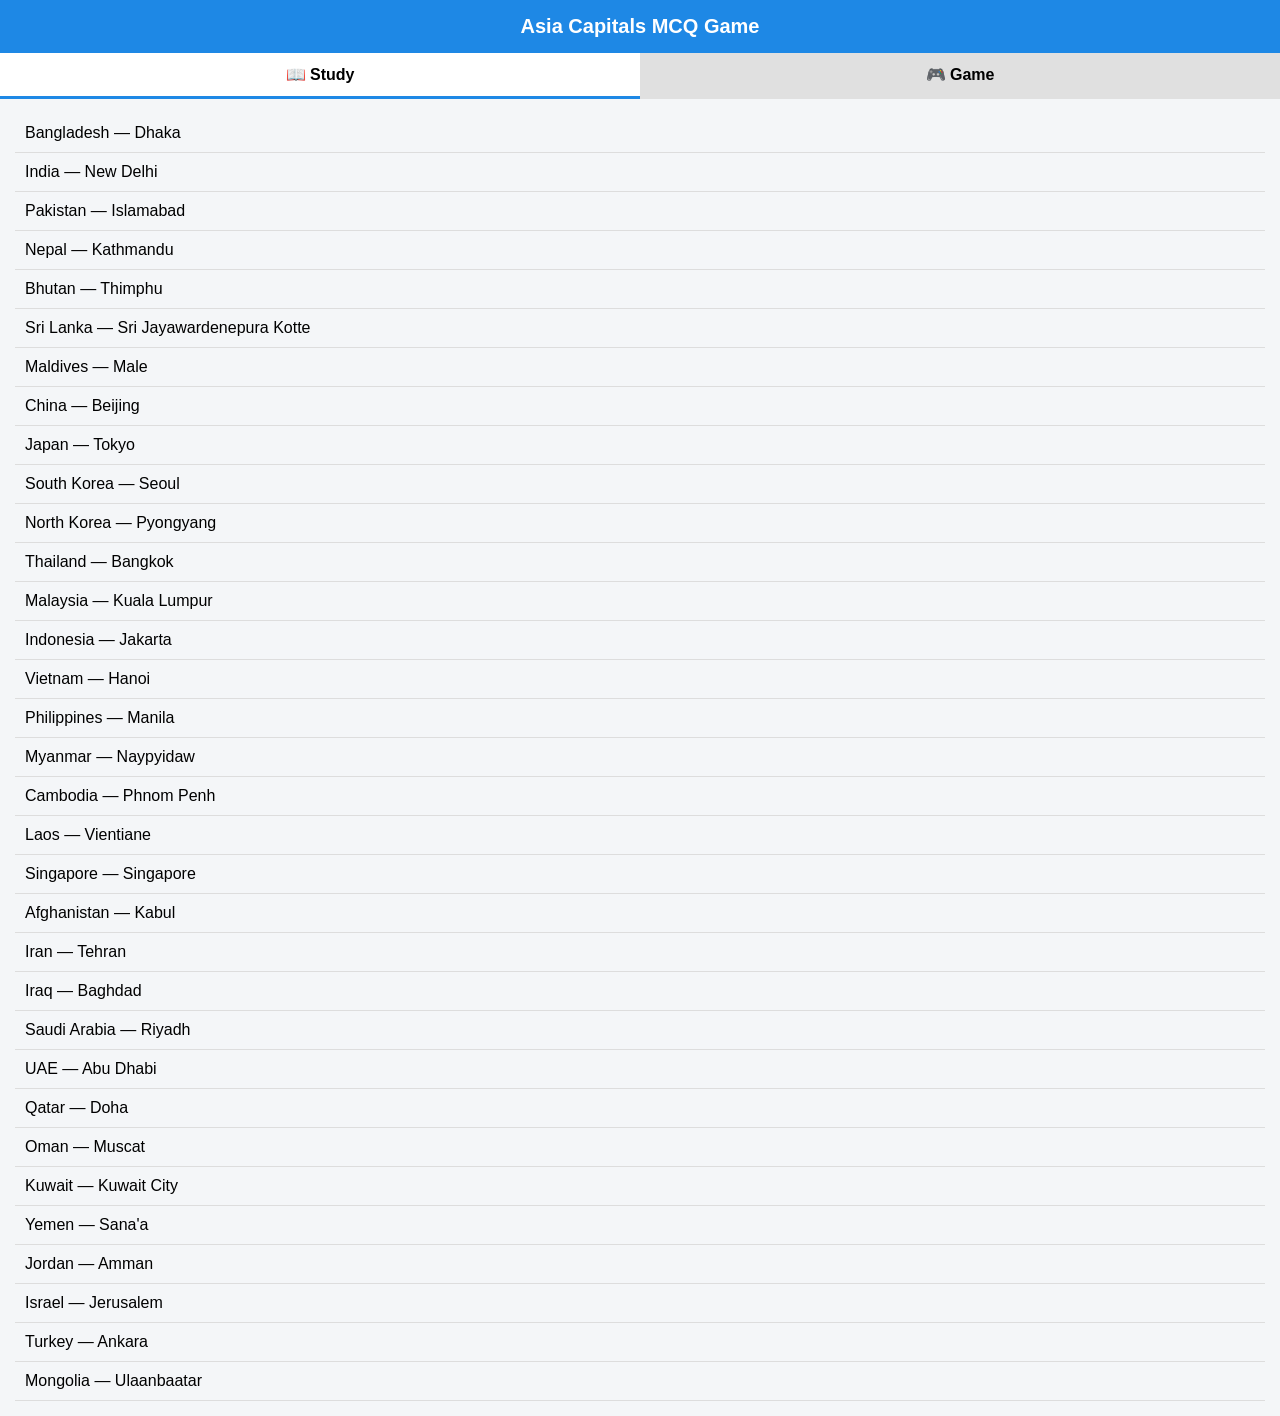
==== index.html @ e2c0274d "Create index.html" ====
<!DOCTYPE html>
<html lang="en">
<head>
<meta charset="UTF-8">
<meta name="viewport" content="width=device-width, initial-scale=1.0">
<title>Asia Capitals MCQ</title>
<style>
body {
    font-family: Arial, sans-serif;
    margin: 0;
    background: #f4f6f8;
}

header {
    text-align: center;
    padding: 15px;
    background: #1e88e5;
    color: white;
    font-size: 20px;
    font-weight: bold;
}

.tabs {
    display: flex;
}

.tab {
    flex: 1;
    padding: 12px;
    text-align: center;
    cursor: pointer;
    background: #e0e0e0;
    font-weight: bold;
}

.tab.active {
    background: white;
    border-bottom: 3px solid #1e88e5;
}

.container {
    padding: 15px;
}

.hidden {
    display: none;
}

.list-item {
    padding: 10px;
    border-bottom: 1px solid #ddd;
}

.question {
    font-size: 22px;
    margin-bottom: 15px;
}

.option {
    padding: 12px;
    background: white;
    margin-bottom: 10px;
    border-radius: 8px;
    cursor: pointer;
    border: 2px solid transparent;
}

.option.correct {
    border-color: green;
    background: #e8f5e9;
}

.option.wrong {
    border-color: red;
    background: #ffebee;
}

.result {
    font-size: 20px;
    text-align: center;
    margin-top: 20px;
}

button {
    padding: 12px;
    width: 100%;
    border: none;
    border-radius: 8px;
    background: #1e88e5;
    color: white;
    font-size: 16px;
    cursor: pointer;
}
</style>
</head>
<body>

<header>Asia Capitals MCQ Game</header>

<div class="tabs">
    <div class="tab active" onclick="showTab('study')">📖 Study</div>
    <div class="tab" onclick="showTab('game')">🎮 Game</div>
</div>

<div class="container">

    <!-- Study Tab -->
    <div id="study">
        <div id="studyList"></div>
    </div>

    <!-- Game Tab -->
    <div id="game" class="hidden">
        <div id="quizArea">
            <div class="question" id="question"></div>
            <div id="options"></div>
        </div>
        <div class="result hidden" id="finalResult"></div>
        <button class="hidden" id="restartBtn" onclick="restartGame()">Play Again</button>
    </div>

</div>

<script>
const countries = [
{country:"Bangladesh", capital:"Dhaka"},
{country:"India", capital:"New Delhi"},
{country:"Pakistan", capital:"Islamabad"},
{country:"Nepal", capital:"Kathmandu"},
{country:"Bhutan", capital:"Thimphu"},
{country:"Sri Lanka", capital:"Sri Jayawardenepura Kotte"},
{country:"Maldives", capital:"Male"},
{country:"China", capital:"Beijing"},
{country:"Japan", capital:"Tokyo"},
{country:"South Korea", capital:"Seoul"},
{country:"North Korea", capital:"Pyongyang"},
{country:"Thailand", capital:"Bangkok"},
{country:"Malaysia", capital:"Kuala Lumpur"},
{country:"Indonesia", capital:"Jakarta"},
{country:"Vietnam", capital:"Hanoi"},
{country:"Philippines", capital:"Manila"},
{country:"Myanmar", capital:"Naypyidaw"},
{country:"Cambodia", capital:"Phnom Penh"},
{country:"Laos", capital:"Vientiane"},
{country:"Singapore", capital:"Singapore"},
{country:"Afghanistan", capital:"Kabul"},
{country:"Iran", capital:"Tehran"},
{country:"Iraq", capital:"Baghdad"},
{country:"Saudi Arabia", capital:"Riyadh"},
{country:"UAE", capital:"Abu Dhabi"},
{country:"Qatar", capital:"Doha"},
{country:"Oman", capital:"Muscat"},
{country:"Kuwait", capital:"Kuwait City"},
{country:"Yemen", capital:"Sana'a"},
{country:"Jordan", capital:"Amman"},
{country:"Israel", capital:"Jerusalem"},
{country:"Turkey", capital:"Ankara"},
{country:"Mongolia", capital:"Ulaanbaatar"}
];

let remaining = [];
let score = 0;

function showTab(tab) {
    document.querySelectorAll('.tab').forEach(t => t.classList.remove('active'));
    document.querySelectorAll('.container > div').forEach(d => d.classList.add('hidden'));

    if(tab === 'study') {
        document.getElementById('study').classList.remove('hidden');
        document.querySelectorAll('.tab')[0].classList.add('active');
    } else {
        document.getElementById('game').classList.remove('hidden');
        document.querySelectorAll('.tab')[1].classList.add('active');
        if(remaining.length === 0) startGame();
    }
}

function loadStudy() {
    const list = document.getElementById('studyList');
    countries.forEach(c => {
        const div = document.createElement('div');
        div.className = "list-item";
        div.textContent = `${c.country} — ${c.capital}`;
        list.appendChild(div);
    });
}

function startGame() {
    remaining = [...countries];
    score = 0;
    document.getElementById('finalResult').classList.add('hidden');
    document.getElementById('restartBtn').classList.add('hidden');
    nextQuestion();
}

function nextQuestion() {
    if(remaining.length === 0) {
        document.getElementById('quizArea').classList.add('hidden');
        document.getElementById('finalResult').textContent =
            `🎉 Completed! Your Score: ${score}/${countries.length}`;
        document.getElementById('finalResult').classList.remove('hidden');
        document.getElementById('restartBtn').classList.remove('hidden');
        return;
    }

    document.getElementById('quizArea').classList.remove('hidden');

    const index = Math.floor(Math.random() * remaining.length);
    const current = remaining.splice(index,1)[0];

    document.getElementById('question').textContent =
        `What is the capital of ${current.country}?`;

    let options = [current.capital];
    while(options.length < 4) {
        const rand = countries[Math.floor(Math.random() * countries.length)].capital;
        if(!options.includes(rand)) options.push(rand);
    }

    options.sort(() => Math.random() - 0.5);

    const optionsDiv = document.getElementById('options');
    optionsDiv.innerHTML = "";

    options.forEach(opt => {
        const div = document.createElement('div');
        div.className = "option";
        div.textContent = opt;
        div.onclick = () => checkAnswer(div, opt, current.capital);
        optionsDiv.appendChild(div);
    });
}

function checkAnswer(element, selected, correct) {
    const all = document.querySelectorAll('.option');
    all.forEach(o => o.onclick = null);

    if(selected === correct) {
        element.classList.add('correct');
        score++;
    } else {
        element.classList.add('wrong');
        all.forEach(o => {
            if(o.textContent === correct) o.classList.add('correct');
        });
    }

    setTimeout(nextQuestion, 900);
}

function restartGame() {
    startGame();
}

loadStudy();
</script>

</body>
</html>
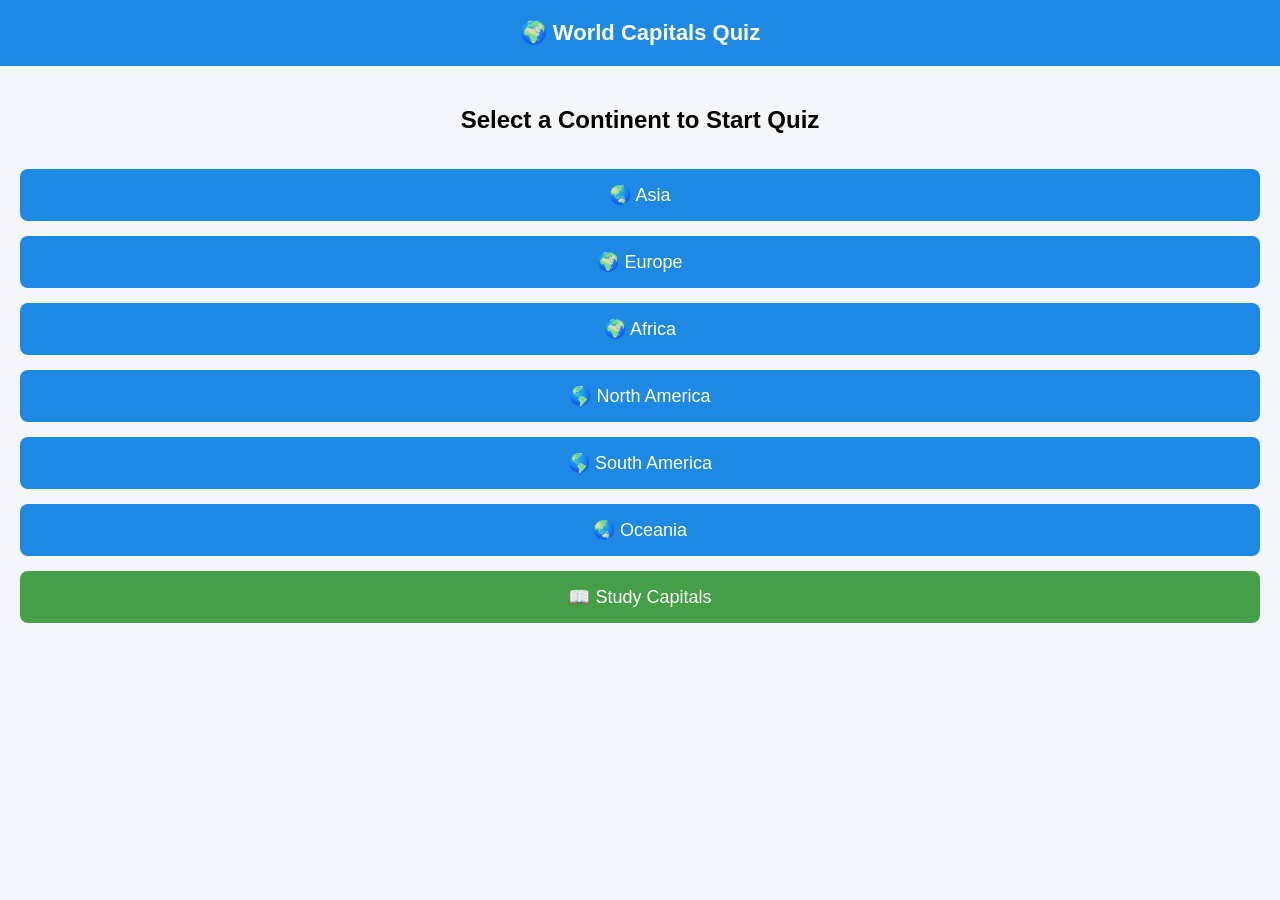
==== commit 03d76d74: "Update index.html" ====
--- a/index.html
+++ b/index.html
@@ -3,256 +3,68 @@
 <head>
 <meta charset="UTF-8">
 <meta name="viewport" content="width=device-width, initial-scale=1.0">
-<title>Asia Capitals MCQ</title>
+<title>World Capitals Quiz</title>
 <style>
-body {
-    font-family: Arial, sans-serif;
-    margin: 0;
-    background: #f4f6f8;
+body{
+    margin:0;
+    font-family:Arial,sans-serif;
+    background:#f4f6f8;
 }
-
-header {
-    text-align: center;
-    padding: 15px;
-    background: #1e88e5;
-    color: white;
-    font-size: 20px;
-    font-weight: bold;
+header{
+    background:#1e88e5;
+    color:white;
+    text-align:center;
+    padding:20px;
+    font-size:22px;
+    font-weight:bold;
 }
-
-.tabs {
-    display: flex;
+.container{
+    display:flex;
+    flex-direction:column;
+    gap:15px;
+    padding:20px;
 }
-
-.tab {
-    flex: 1;
-    padding: 12px;
-    text-align: center;
-    cursor: pointer;
-    background: #e0e0e0;
-    font-weight: bold;
+button{
+    padding:15px;
+    font-size:18px;
+    border:none;
+    border-radius:8px;
+    background:#1e88e5;
+    color:white;
+    cursor:pointer;
+    transition:0.3s;
 }
-
-.tab.active {
-    background: white;
-    border-bottom: 3px solid #1e88e5;
+button:hover{
+    background:#1565c0;
 }
-
-.container {
-    padding: 15px;
-}
-
-.hidden {
-    display: none;
-}
-
-.list-item {
-    padding: 10px;
-    border-bottom: 1px solid #ddd;
-}
-
-.question {
-    font-size: 22px;
-    margin-bottom: 15px;
-}
-
-.option {
-    padding: 12px;
-    background: white;
-    margin-bottom: 10px;
-    border-radius: 8px;
-    cursor: pointer;
-    border: 2px solid transparent;
-}
-
-.option.correct {
-    border-color: green;
-    background: #e8f5e9;
-}
-
-.option.wrong {
-    border-color: red;
-    background: #ffebee;
-}
-
-.result {
-    font-size: 20px;
-    text-align: center;
-    margin-top: 20px;
-}
-
-button {
-    padding: 12px;
-    width: 100%;
-    border: none;
-    border-radius: 8px;
-    background: #1e88e5;
-    color: white;
-    font-size: 16px;
-    cursor: pointer;
+h2{
+    text-align:center;
+    margin-bottom:20px;
 }
 </style>
 </head>
 <body>
 
-<header>Asia Capitals MCQ Game</header>
-
-<div class="tabs">
-    <div class="tab active" onclick="showTab('study')">📖 Study</div>
-    <div class="tab" onclick="showTab('game')">🎮 Game</div>
-</div>
+<header>🌍 World Capitals Quiz</header>
 
 <div class="container">
-
-    <!-- Study Tab -->
-    <div id="study">
-        <div id="studyList"></div>
-    </div>
-
-    <!-- Game Tab -->
-    <div id="game" class="hidden">
-        <div id="quizArea">
-            <div class="question" id="question"></div>
-            <div id="options"></div>
-        </div>
-        <div class="result hidden" id="finalResult"></div>
-        <button class="hidden" id="restartBtn" onclick="restartGame()">Play Again</button>
-    </div>
-
+    <h2>Select a Continent to Start Quiz</h2>
+    <button onclick="startQuiz('Asia')">🌏 Asia</button>
+    <button onclick="startQuiz('Europe')">🌍 Europe</button>
+    <button onclick="startQuiz('Africa')">🌍 Africa</button>
+    <button onclick="startQuiz('North America')">🌎 North America</button>
+    <button onclick="startQuiz('South America')">🌎 South America</button>
+    <button onclick="startQuiz('Oceania')">🌏 Oceania</button>
+    <button onclick="location.href='study.html'" style="background:#43a047;">📖 Study Capitals</button>
 </div>
 
 <script>
-const countries = [
-{country:"Bangladesh", capital:"Dhaka"},
-{country:"India", capital:"New Delhi"},
-{country:"Pakistan", capital:"Islamabad"},
-{country:"Nepal", capital:"Kathmandu"},
-{country:"Bhutan", capital:"Thimphu"},
-{country:"Sri Lanka", capital:"Sri Jayawardenepura Kotte"},
-{country:"Maldives", capital:"Male"},
-{country:"China", capital:"Beijing"},
-{country:"Japan", capital:"Tokyo"},
-{country:"South Korea", capital:"Seoul"},
-{country:"North Korea", capital:"Pyongyang"},
-{country:"Thailand", capital:"Bangkok"},
-{country:"Malaysia", capital:"Kuala Lumpur"},
-{country:"Indonesia", capital:"Jakarta"},
-{country:"Vietnam", capital:"Hanoi"},
-{country:"Philippines", capital:"Manila"},
-{country:"Myanmar", capital:"Naypyidaw"},
-{country:"Cambodia", capital:"Phnom Penh"},
-{country:"Laos", capital:"Vientiane"},
-{country:"Singapore", capital:"Singapore"},
-{country:"Afghanistan", capital:"Kabul"},
-{country:"Iran", capital:"Tehran"},
-{country:"Iraq", capital:"Baghdad"},
-{country:"Saudi Arabia", capital:"Riyadh"},
-{country:"UAE", capital:"Abu Dhabi"},
-{country:"Qatar", capital:"Doha"},
-{country:"Oman", capital:"Muscat"},
-{country:"Kuwait", capital:"Kuwait City"},
-{country:"Yemen", capital:"Sana'a"},
-{country:"Jordan", capital:"Amman"},
-{country:"Israel", capital:"Jerusalem"},
-{country:"Turkey", capital:"Ankara"},
-{country:"Mongolia", capital:"Ulaanbaatar"}
-];
-
-let remaining = [];
-let score = 0;
-
-function showTab(tab) {
-    document.querySelectorAll('.tab').forEach(t => t.classList.remove('active'));
-    document.querySelectorAll('.container > div').forEach(d => d.classList.add('hidden'));
-
-    if(tab === 'study') {
-        document.getElementById('study').classList.remove('hidden');
-        document.querySelectorAll('.tab')[0].classList.add('active');
-    } else {
-        document.getElementById('game').classList.remove('hidden');
-        document.querySelectorAll('.tab')[1].classList.add('active');
-        if(remaining.length === 0) startGame();
-    }
+function startQuiz(continent){
+    // Save selected continent
+    localStorage.setItem("selectedContinent", continent);
+    // Go to quiz page
+    window.location.href = "quiz.html";
 }
-
-function loadStudy() {
-    const list = document.getElementById('studyList');
-    countries.forEach(c => {
-        const div = document.createElement('div');
-        div.className = "list-item";
-        div.textContent = `${c.country} — ${c.capital}`;
-        list.appendChild(div);
-    });
-}
-
-function startGame() {
-    remaining = [...countries];
-    score = 0;
-    document.getElementById('finalResult').classList.add('hidden');
-    document.getElementById('restartBtn').classList.add('hidden');
-    nextQuestion();
-}
-
-function nextQuestion() {
-    if(remaining.length === 0) {
-        document.getElementById('quizArea').classList.add('hidden');
-        document.getElementById('finalResult').textContent =
-            `🎉 Completed! Your Score: ${score}/${countries.length}`;
-        document.getElementById('finalResult').classList.remove('hidden');
-        document.getElementById('restartBtn').classList.remove('hidden');
-        return;
-    }
-
-    document.getElementById('quizArea').classList.remove('hidden');
-
-    const index = Math.floor(Math.random() * remaining.length);
-    const current = remaining.splice(index,1)[0];
-
-    document.getElementById('question').textContent =
-        `What is the capital of ${current.country}?`;
-
-    let options = [current.capital];
-    while(options.length < 4) {
-        const rand = countries[Math.floor(Math.random() * countries.length)].capital;
-        if(!options.includes(rand)) options.push(rand);
-    }
-
-    options.sort(() => Math.random() - 0.5);
-
-    const optionsDiv = document.getElementById('options');
-    optionsDiv.innerHTML = "";
-
-    options.forEach(opt => {
-        const div = document.createElement('div');
-        div.className = "option";
-        div.textContent = opt;
-        div.onclick = () => checkAnswer(div, opt, current.capital);
-        optionsDiv.appendChild(div);
-    });
-}
-
-function checkAnswer(element, selected, correct) {
-    const all = document.querySelectorAll('.option');
-    all.forEach(o => o.onclick = null);
-
-    if(selected === correct) {
-        element.classList.add('correct');
-        score++;
-    } else {
-        element.classList.add('wrong');
-        all.forEach(o => {
-            if(o.textContent === correct) o.classList.add('correct');
-        });
-    }
-
-    setTimeout(nextQuestion, 900);
-}
-
-function restartGame() {
-    startGame();
-}
-
-loadStudy();
 </script>
 
 </body>
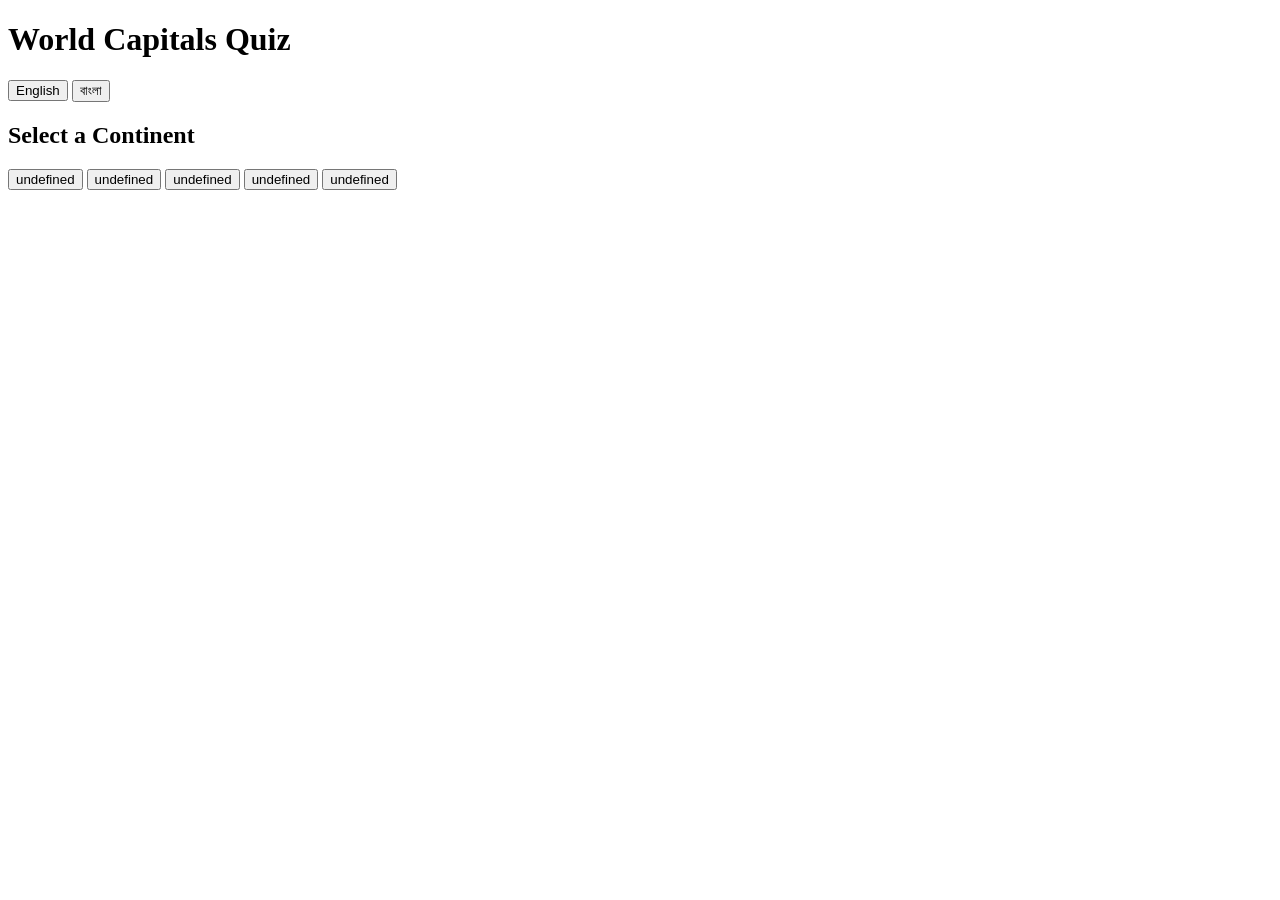
==== commit 8c073541: "Update index.html" ====
--- a/index.html
+++ b/index.html
@@ -4,68 +4,61 @@
 <meta charset="UTF-8">
 <meta name="viewport" content="width=device-width, initial-scale=1.0">
 <title>World Capitals Quiz</title>
-<style>
-body{
-    margin:0;
-    font-family:Arial,sans-serif;
-    background:#f4f6f8;
-}
-header{
-    background:#1e88e5;
-    color:white;
-    text-align:center;
-    padding:20px;
-    font-size:22px;
-    font-weight:bold;
-}
-.container{
-    display:flex;
-    flex-direction:column;
-    gap:15px;
-    padding:20px;
-}
-button{
-    padding:15px;
-    font-size:18px;
-    border:none;
-    border-radius:8px;
-    background:#1e88e5;
-    color:white;
-    cursor:pointer;
-    transition:0.3s;
-}
-button:hover{
-    background:#1565c0;
-}
-h2{
-    text-align:center;
-    margin-bottom:20px;
-}
-</style>
+<link rel="stylesheet" href="style.css">
 </head>
 <body>
 
-<header>🌍 World Capitals Quiz</header>
+<header>
+  <h1 id="title">World Capitals Quiz</h1>
+  <div class="language-switch">
+    <button onclick="setLanguage('en')">English</button>
+    <button onclick="setLanguage('bn')">বাংলা</button>
+  </div>
+</header>
 
-<div class="container">
-    <h2>Select a Continent to Start Quiz</h2>
-    <button onclick="startQuiz('Asia')">🌏 Asia</button>
-    <button onclick="startQuiz('Europe')">🌍 Europe</button>
-    <button onclick="startQuiz('Africa')">🌍 Africa</button>
-    <button onclick="startQuiz('North America')">🌎 North America</button>
-    <button onclick="startQuiz('South America')">🌎 South America</button>
-    <button onclick="startQuiz('Oceania')">🌏 Oceania</button>
-    <button onclick="location.href='study.html'" style="background:#43a047;">📖 Study Capitals</button>
-</div>
+<main>
+  <h2 id="select-continent">Select a Continent</h2>
+  <div id="continents">
+    <button onclick="selectContinent('Asia')">Asia</button>
+    <button onclick="selectContinent('Europe')">Europe</button>
+    <button onclick="selectContinent('Africa')">Africa</button>
+    <button onclick="selectContinent('America')">America</button>
+    <button onclick="selectContinent('Oceania')">Oceania</button>
+  </div>
+</main>
 
+<script src="data.js"></script>
+<script src="language.js"></script>
 <script>
-function startQuiz(continent){
-    // Save selected continent
-    localStorage.setItem("selectedContinent", continent);
-    // Go to quiz page
-    window.location.href = "quiz.html";
+let language = localStorage.getItem('lang') || 'en';
+
+function setLanguage(lang){
+    language = lang;
+    localStorage.setItem('lang', lang);
+    updateTexts();
 }
+
+function updateTexts(){
+    document.getElementById('title').innerText = (language === 'bn') ? 'বিশ্ব রাজধানী কুইজ' : 'World Capitals Quiz';
+    document.getElementById('select-continent').innerText = (language === 'bn') ? 'মহাদেশ নির্বাচন করুন' : 'Select a Continent';
+    document.querySelectorAll('#continents button').forEach(btn=>{
+        let cont = btn.innerText;
+        if(language==='bn'){
+            let map = {'Asia':'এশিয়া','Europe':'ইউরোপ','Africa':'আফ্রিকা','America':'আমেরিকা','Oceania':'ওশেনিয়া'};
+            btn.innerText = map[cont];
+        } else {
+            let map = {'এশিয়া':'Asia','ইউরোপ':'Europe','আফ্রিকা':'Africa','আমেরিকা':'America','ওশেনিয়া':'Oceania'};
+            btn.innerText = map[cont];
+        }
+    });
+}
+
+function selectContinent(continent){
+    localStorage.setItem('selectedContinent', continent);
+    window.location.href = 'quiz.html';
+}
+
+updateTexts();
 </script>
-
 </body>
 </html>
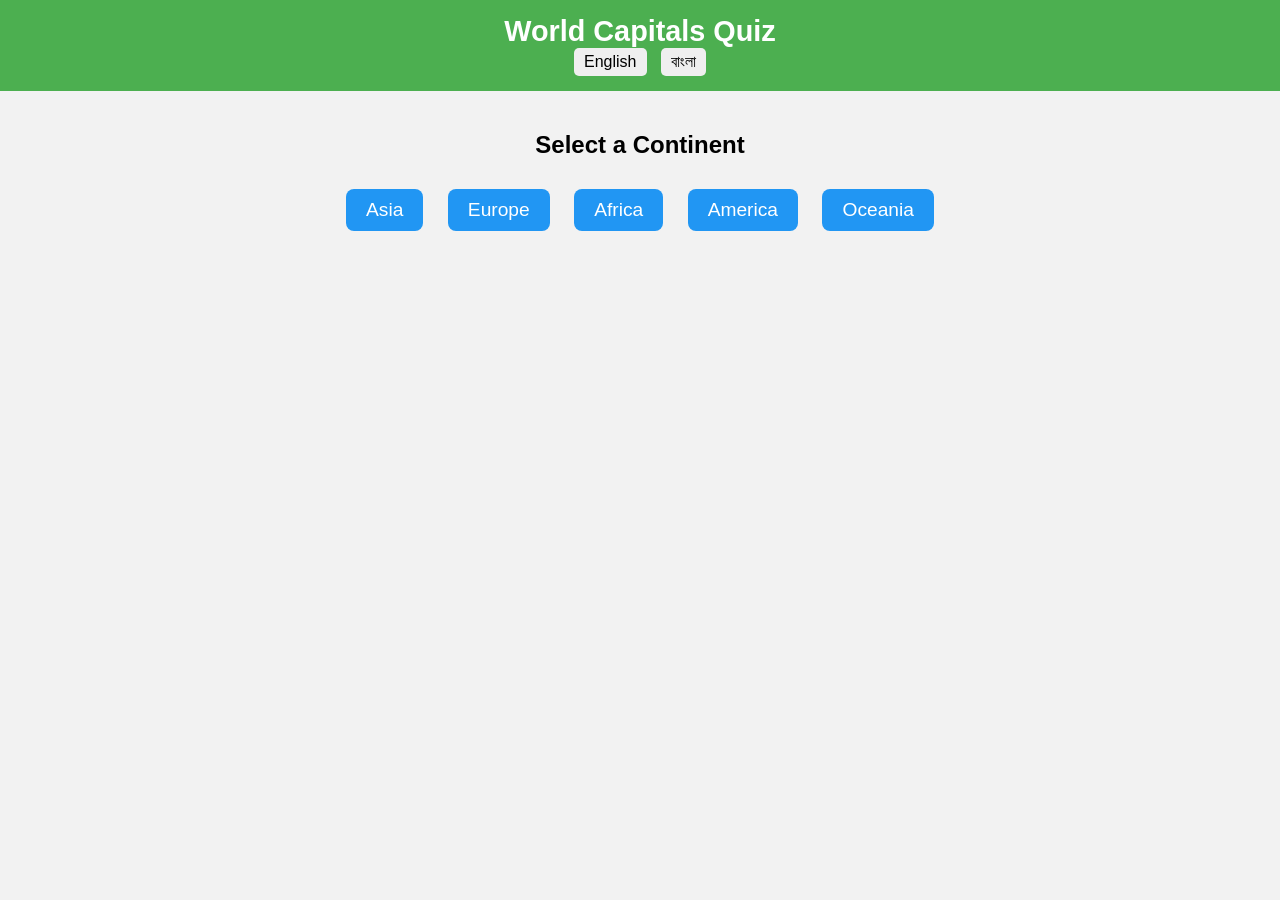
==== commit 6815fd80: "Update index.html" ====
--- a/index.html
+++ b/index.html
@@ -5,6 +5,15 @@
 <meta name="viewport" content="width=device-width, initial-scale=1.0">
 <title>World Capitals Quiz</title>
 <link rel="stylesheet" href="style.css">
+<style>
+  body { font-family: Arial, sans-serif; margin:0; padding:0; text-align:center; background:#f2f2f2; }
+  header { background:#4CAF50; color:white; padding:15px 10px; position:sticky; top:0; }
+  header h1 { margin:0; font-size:1.8em; }
+  .language-switch button { margin:0 5px; padding:5px 10px; font-size:1em; cursor:pointer; border:none; border-radius:5px; }
+  main { padding:20px; }
+  #continents button { margin:10px; padding:10px 20px; font-size:1.2em; cursor:pointer; border:none; border-radius:8px; background:#2196F3; color:white; transition:0.2s; }
+  #continents button:hover { background:#1976D2; }
+</style>
 </head>
 <body>
 
@@ -19,11 +28,11 @@
 <main>
   <h2 id="select-continent">Select a Continent</h2>
   <div id="continents">
-    <button onclick="selectContinent('Asia')">Asia</button>
-    <button onclick="selectContinent('Europe')">Europe</button>
-    <button onclick="selectContinent('Africa')">Africa</button>
-    <button onclick="selectContinent('America')">America</button>
-    <button onclick="selectContinent('Oceania')">Oceania</button>
+    <button data-continent="Asia">Asia</button>
+    <button data-continent="Europe">Europe</button>
+    <button data-continent="Africa">Africa</button>
+    <button data-continent="America">America</button>
+    <button data-continent="Oceania">Oceania</button>
   </div>
 </main>
 
@@ -32,31 +41,40 @@
 <script>
 let language = localStorage.getItem('lang') || 'en';
 
+// Mapping for continents
+const continentMapEnToBn = { 'Asia':'এশিয়া', 'Europe':'ইউরোপ', 'Africa':'আফ্রিকা', 'America':'আমেরিকা', 'Oceania':'ওশেনিয়া' };
+const continentMapBnToEn = { 'এশিয়া':'Asia', 'ইউরোপ':'Europe', 'আফ্রিকা':'Africa', 'আমেরিকা':'America', 'ওশেনিয়া':'Oceania' };
+
+// Set language
 function setLanguage(lang){
     language = lang;
     localStorage.setItem('lang', lang);
     updateTexts();
 }
 
+// Update all texts
 function updateTexts(){
     document.getElementById('title').innerText = (language === 'bn') ? 'বিশ্ব রাজধানী কুইজ' : 'World Capitals Quiz';
     document.getElementById('select-continent').innerText = (language === 'bn') ? 'মহাদেশ নির্বাচন করুন' : 'Select a Continent';
+
     document.querySelectorAll('#continents button').forEach(btn=>{
-        let cont = btn.innerText;
+        let cont = btn.getAttribute('data-continent');
         if(language==='bn'){
-            let map = {'Asia':'এশিয়া','Europe':'ইউরোপ','Africa':'আফ্রিকা','America':'আমেরিকা','Oceania':'ওশেনিয়া'};
-            btn.innerText = map[cont];
+            btn.innerText = continentMapEnToBn[cont];
         } else {
-            let map = {'এশিয়া':'Asia','ইউরোপ':'Europe','আফ্রিকা':'Africa','আমেরিকা':'America','ওশেনিয়া':'Oceania'};
-            btn.innerText = map[cont];
+            btn.innerText = cont;
         }
     });
 }
 
-function selectContinent(continent){
-    localStorage.setItem('selectedContinent', continent);
-    window.location.href = 'quiz.html';
-}
+// Select continent and go to quiz
+document.querySelectorAll('#continents button').forEach(btn=>{
+    btn.addEventListener('click', ()=>{
+        let continent = btn.getAttribute('data-continent');
+        localStorage.setItem('selectedContinent', continent);
+        window.location.href = 'quiz.html';
+    });
+});
 
 updateTexts();
 </script>
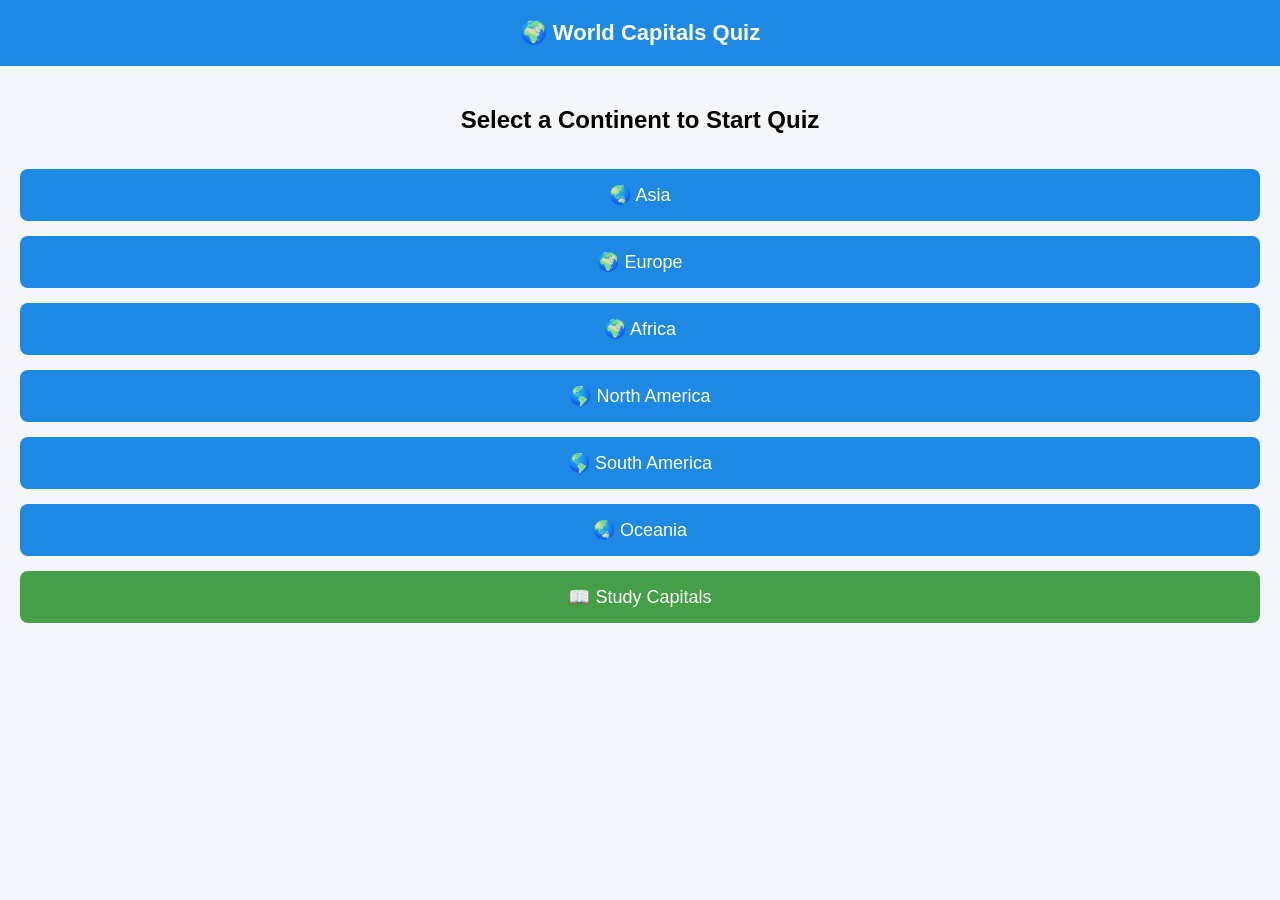
==== commit 90ccc8f2: "Update index.html" ====
--- a/index.html
+++ b/index.html
@@ -4,79 +4,68 @@
 <meta charset="UTF-8">
 <meta name="viewport" content="width=device-width, initial-scale=1.0">
 <title>World Capitals Quiz</title>
-<link rel="stylesheet" href="style.css">
 <style>
-  body { font-family: Arial, sans-serif; margin:0; padding:0; text-align:center; background:#f2f2f2; }
-  header { background:#4CAF50; color:white; padding:15px 10px; position:sticky; top:0; }
-  header h1 { margin:0; font-size:1.8em; }
-  .language-switch button { margin:0 5px; padding:5px 10px; font-size:1em; cursor:pointer; border:none; border-radius:5px; }
-  main { padding:20px; }
-  #continents button { margin:10px; padding:10px 20px; font-size:1.2em; cursor:pointer; border:none; border-radius:8px; background:#2196F3; color:white; transition:0.2s; }
-  #continents button:hover { background:#1976D2; }
+body{
+    margin:0;
+    font-family:Arial,sans-serif;
+    background:#f4f6f8;
+}
+header{
+    background:#1e88e5;
+    color:white;
+    text-align:center;
+    padding:20px;
+    font-size:22px;
+    font-weight:bold;
+}
+.container{
+    display:flex;
+    flex-direction:column;
+    gap:15px;
+    padding:20px;
+}
+button{
+    padding:15px;
+    font-size:18px;
+    border:none;
+    border-radius:8px;
+    background:#1e88e5;
+    color:white;
+    cursor:pointer;
+    transition:0.3s;
+}
+button:hover{
+    background:#1565c0;
+}
+h2{
+    text-align:center;
+    margin-bottom:20px;
+}
 </style>
 </head>
 <body>
 
-<header>
-  <h1 id="title">World Capitals Quiz</h1>
-  <div class="language-switch">
-    <button onclick="setLanguage('en')">English</button>
-    <button onclick="setLanguage('bn')">বাংলা</button>
-  </div>
-</header>
+<header>🌍 World Capitals Quiz</header>
 
-<main>
-  <h2 id="select-continent">Select a Continent</h2>
-  <div id="continents">
-    <button data-continent="Asia">Asia</button>
-    <button data-continent="Europe">Europe</button>
-    <button data-continent="Africa">Africa</button>
-    <button data-continent="America">America</button>
-    <button data-continent="Oceania">Oceania</button>
-  </div>
-</main>
+<div class="container">
+    <h2>Select a Continent to Start Quiz</h2>
+    <button onclick="startQuiz('Asia')">🌏 Asia</button>
+    <button onclick="startQuiz('Europe')">🌍 Europe</button>
+    <button onclick="startQuiz('Africa')">🌍 Africa</button>
+    <button onclick="startQuiz('North America')">🌎 North America</button>
+    <button onclick="startQuiz('South America')">🌎 South America</button>
+    <button onclick="startQuiz('Oceania')">🌏 Oceania</button>
+    <button onclick="location.href='study.html'" style="background:#43a047;">📖 Study Capitals</button>
+</div>
 
-<script src="data.js"></script>
-<script src="language.js"></script>
 <script>
-let language = localStorage.getItem('lang') || 'en';
+function startQuiz(continent){
+    // Save selected continent
+    localStorage.setItem("selectedContinent", continent);
+    // Go to quiz page
+    window.location.href = "quiz.html";
+}
+</script>
 
-// Mapping for continents
-const continentMapEnToBn = { 'Asia':'এশিয়া', 'Europe':'ইউরোপ', 'Africa':'আফ্রিকা', 'America':'আমেরিকা', 'Oceania':'ওশেনিয়া' };
-const continentMapBnToEn = { 'এশিয়া':'Asia', 'ইউরোপ':'Europe', 'আফ্রিকা':'Africa', 'আমেরিকা':'America', 'ওশেনিয়া':'Oceania' };
-
-// Set language
-function setLanguage(lang){
-    language = lang;
-    localStorage.setItem('lang', lang);
-    updateTexts();
-}
-
-// Update all texts
-function updateTexts(){
-    document.getElementById('title').innerText = (language === 'bn') ? 'বিশ্ব রাজধানী কুইজ' : 'World Capitals Quiz';
-    document.getElementById('select-continent').innerText = (language === 'bn') ? 'মহাদেশ নির্বাচন করুন' : 'Select a Continent';
-
-    document.querySelectorAll('#continents button').forEach(btn=>{
-        let cont = btn.getAttribute('data-continent');
-        if(language==='bn'){
-            btn.innerText = continentMapEnToBn[cont];
-        } else {
-            btn.innerText = cont;
-        }
-    });
-}
-
-// Select continent and go to quiz
-document.querySelectorAll('#continents button').forEach(btn=>{
-    btn.addEventListener('click', ()=>{
-        let continent = btn.getAttribute('data-continent');
-        localStorage.setItem('selectedContinent', continent);
-        window.location.href = 'quiz.html';
-    });
-});
-
-updateTexts();
-</script>
 </body>
 </html>
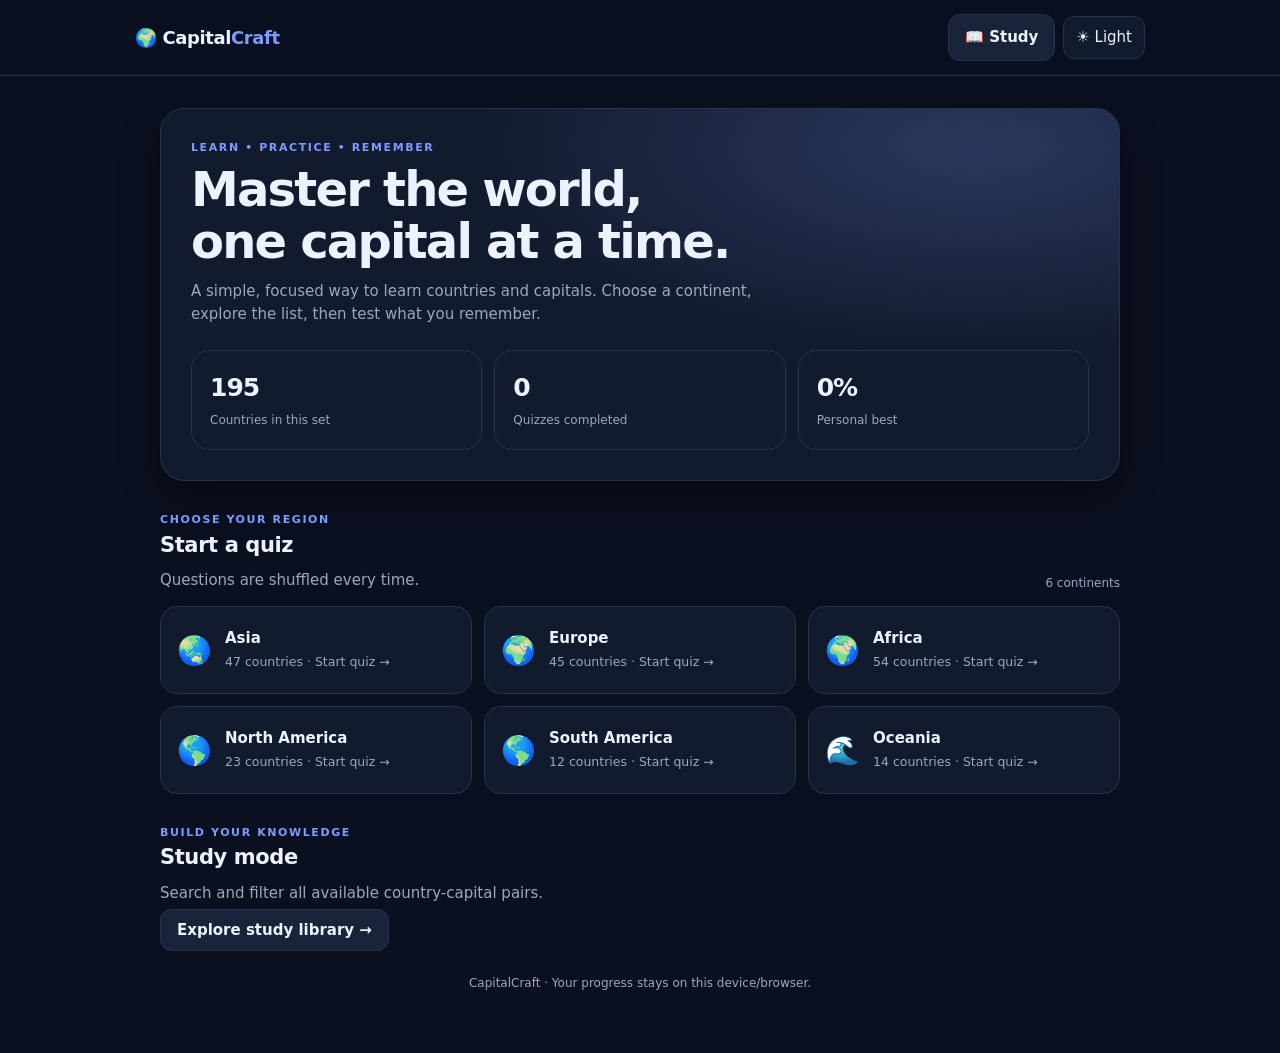
==== commit 5edcef39: "Add files via upload" ====
--- a/index.html
+++ b/index.html
@@ -1,71 +1,13 @@
-<!DOCTYPE html>
-<html lang="en">
-<head>
-<meta charset="UTF-8">
-<meta name="viewport" content="width=device-width, initial-scale=1.0">
-<title>World Capitals Quiz</title>
-<style>
-body{
-    margin:0;
-    font-family:Arial,sans-serif;
-    background:#f4f6f8;
-}
-header{
-    background:#1e88e5;
-    color:white;
-    text-align:center;
-    padding:20px;
-    font-size:22px;
-    font-weight:bold;
-}
-.container{
-    display:flex;
-    flex-direction:column;
-    gap:15px;
-    padding:20px;
-}
-button{
-    padding:15px;
-    font-size:18px;
-    border:none;
-    border-radius:8px;
-    background:#1e88e5;
-    color:white;
-    cursor:pointer;
-    transition:0.3s;
-}
-button:hover{
-    background:#1565c0;
-}
-h2{
-    text-align:center;
-    margin-bottom:20px;
-}
-</style>
-</head>
-<body>
-
-<header>🌍 World Capitals Quiz</header>
-
-<div class="container">
-    <h2>Select a Continent to Start Quiz</h2>
-    <button onclick="startQuiz('Asia')">🌏 Asia</button>
-    <button onclick="startQuiz('Europe')">🌍 Europe</button>
-    <button onclick="startQuiz('Africa')">🌍 Africa</button>
-    <button onclick="startQuiz('North America')">🌎 North America</button>
-    <button onclick="startQuiz('South America')">🌎 South America</button>
-    <button onclick="startQuiz('Oceania')">🌏 Oceania</button>
-    <button onclick="location.href='study.html'" style="background:#43a047;">📖 Study Capitals</button>
-</div>
-
-<script>
-function startQuiz(continent){
-    // Save selected continent
-    localStorage.setItem("selectedContinent", continent);
-    // Go to quiz page
-    window.location.href = "quiz.html";
-}
-</script>
-
-</body>
-</html>
+<!DOCTYPE html><html lang="en"><head><meta charset="UTF-8"><meta name="viewport" content="width=device-width,initial-scale=1"><meta name="theme-color" content="#0b1020"><title>CapitalCraft — World Capitals</title><link rel="stylesheet" href="styles.css"></head><body>
+<header class="topbar"><nav class="nav"><a class="brand" href="index.html">🌍 Capital<span>Craft</span></a><div class="nav-actions"><a class="btn secondary" href="study.html">📖 Study</a><button class="icon-btn" id="themeToggle" onclick="toggleTheme()">☀️ Light</button></div></nav></header>
+<main class="wrap"><section class="hero"><div class="eyebrow">Learn • Practice • Remember</div><h1>Master the world,<br>one capital at a time.</h1><p>A simple, focused way to learn countries and capitals. Choose a continent, explore the list, then test what you remember.</p><div class="stats"><div class="stat"><strong id="countryTotal">195</strong><span>Countries in this set</span></div><div class="stat"><strong id="quizCount">0</strong><span>Quizzes completed</span></div><div class="stat"><strong id="bestScore">0%</strong><span>Personal best</span></div></div></section>
+<div class="section-head"><div><div class="eyebrow">Choose your region</div><h2>Start a quiz</h2><p>Questions are shuffled every time.</p></div><span class="count">6 continents</span></div>
+<div class="grid" id="continents"></div>
+<div class="section-head"><div><div class="eyebrow">Build your knowledge</div><h2>Study mode</h2><p>Search and filter all available country-capital pairs.</p></div></div><a class="btn secondary" href="study.html">Explore study library →</a>
+<div class="footer">CapitalCraft · Your progress stays on this device/browser.</div></main><script src="data.js"></script><script src="common.js"></script><script>
+const emojis={'Asia':'🌏','Europe':'🌍','Africa':'🌍','North America':'🌎','South America':'🌎','Oceania':'🌊'};
+const box=document.getElementById('continents');
+Object.entries(worldData).forEach(([name,items])=>{const a=document.createElement('a');a.className='continent';a.href='quiz.html?continent='+encodeURIComponent(name);a.innerHTML='<span class="emoji">'+emojis[name]+'</span><span><b>'+name+'</b><small>'+items.length+' countries · Start quiz →</small></span>';box.appendChild(a)});
+const total=Object.values(worldData).reduce((n,a)=>n+a.length,0),stats=getWorldStats();
+document.getElementById('countryTotal').textContent=total;document.getElementById('quizCount').textContent=stats.quizzes;document.getElementById('bestScore').textContent=stats.best+'%';
+</script></body></html>
--- a/styles.css
+++ b/styles.css
@@ -0,0 +1,32 @@
+
+:root{color-scheme:dark;--bg:#0b1020;--surface:#121a2d;--surface2:#19243b;--text:#edf2ff;--muted:#9aa8c2;--line:#26334d;--accent:#7c9cff;--accent2:#9b8cff;--good:#35c98a;--bad:#ff6b7a;--shadow:0 16px 40px #0005}
+:root[data-theme="light"]{color-scheme:light;--bg:#f4f6fb;--surface:#fff;--surface2:#edf1fa;--text:#172033;--muted:#66728a;--line:#dce3ef;--accent:#4268df;--accent2:#7056d9;--good:#16895b;--bad:#d83d52;--shadow:0 12px 30px #26365a14}
+*{box-sizing:border-box}body{margin:0;background:var(--bg);color:var(--text);font:15px/1.55 Inter,ui-sans-serif,system-ui,-apple-system,Segoe UI,sans-serif;min-height:100vh}
+a{color:inherit;text-decoration:none}button,input,select{font:inherit}button{cursor:pointer}
+.topbar{position:sticky;top:0;z-index:10;background:color-mix(in srgb,var(--bg) 88%,transparent);backdrop-filter:blur(16px);border-bottom:1px solid var(--line)}
+.nav{max-width:1050px;margin:auto;padding:14px 20px;display:flex;align-items:center;justify-content:space-between;gap:12px}
+.brand{font-weight:800;letter-spacing:-.4px;font-size:18px}.brand span{color:var(--accent)}
+.nav-actions{display:flex;gap:8px;align-items:center}
+.wrap{width:min(100% - 32px,960px);margin:32px auto 60px}
+.eyebrow{color:var(--accent);font-weight:750;text-transform:uppercase;letter-spacing:1.6px;font-size:11px}
+h1{font-size:clamp(30px,6vw,48px);line-height:1.08;letter-spacing:-1.8px;margin:8px 0 12px}h2{font-size:21px;letter-spacing:-.4px;margin:0 0 8px}p{color:var(--muted);margin:0}
+.hero{padding:30px;border:1px solid var(--line);border-radius:24px;background:radial-gradient(ellipse at 85% 10%,color-mix(in srgb,var(--accent) 23%,transparent),transparent 45%),var(--surface);box-shadow:var(--shadow)}
+.hero p{max-width:580px}.stats{display:grid;grid-template-columns:repeat(3,1fr);gap:12px;margin-top:24px}.stat,.card,.panel{background:var(--surface);border:1px solid var(--line);border-radius:18px;padding:18px}
+.stat strong{display:block;font-size:25px;letter-spacing:-1px}.stat span{color:var(--muted);font-size:12px}
+.section-head{display:flex;justify-content:space-between;align-items:end;gap:12px;margin:30px 0 14px}.grid{display:grid;grid-template-columns:repeat(3,1fr);gap:12px}
+.continent{display:flex;align-items:center;gap:13px;text-align:left;min-height:88px;background:var(--surface);border:1px solid var(--line);border-radius:17px;padding:16px;color:var(--text);transition:.18s}
+.continent:hover,.card:hover{transform:translateY(-2px);border-color:var(--accent)}.continent .emoji{font-size:28px}.continent b{display:block}.continent small{color:var(--muted)}
+.btn{border:0;border-radius:12px;padding:11px 16px;background:var(--accent);color:white;font-weight:700;transition:.15s}.btn:hover{filter:brightness(1.08);transform:translateY(-1px)}.btn.secondary{background:var(--surface2);color:var(--text);border:1px solid var(--line)}.btn.ghost{background:transparent;color:var(--muted);border:1px solid var(--line)}.btn:disabled{opacity:.45;cursor:not-allowed;transform:none}
+.icon-btn{border:1px solid var(--line);background:var(--surface);color:var(--text);border-radius:11px;padding:9px 12px}
+.toolbar{display:flex;gap:10px;flex-wrap:wrap;margin:18px 0}.field{background:var(--surface);border:1px solid var(--line);border-radius:12px;color:var(--text);padding:12px 14px;min-width:0}.field:focus{outline:2px solid color-mix(in srgb,var(--accent) 55%,transparent);border-color:var(--accent)}.search{flex:1;min-width:190px}
+.list{display:grid;gap:8px}.country{display:flex;justify-content:space-between;gap:12px;padding:13px 15px;background:var(--surface);border:1px solid var(--line);border-radius:13px}.country span:last-child{color:var(--accent);font-weight:650;text-align:right}.muted{color:var(--muted)}.count{font-size:12px;color:var(--muted)}
+.progress{height:8px;background:var(--surface2);border-radius:99px;overflow:hidden}.progress>span{display:block;height:100%;width:0;background:linear-gradient(90deg,var(--accent),var(--accent2));transition:width .25s}
+.quiz-card{max-width:680px;margin:24px auto;background:var(--surface);border:1px solid var(--line);border-radius:22px;padding:clamp(18px,4vw,30px);box-shadow:var(--shadow)}
+.quiz-meta{display:flex;justify-content:space-between;color:var(--muted);font-size:13px;margin:14px 0}.question{font-size:clamp(22px,4vw,30px);font-weight:750;letter-spacing:-.7px;margin:22px 0}
+.options{display:grid;gap:10px}.option{width:100%;text-align:left;padding:15px;border-radius:13px;border:1px solid var(--line);background:var(--surface2);color:var(--text);font-weight:600}.option:hover:not(:disabled){border-color:var(--accent)}.option.correct{border-color:var(--good);background:color-mix(in srgb,var(--good) 15%,var(--surface))}.option.wrong{border-color:var(--bad);background:color-mix(in srgb,var(--bad) 14%,var(--surface))}
+.feedback{min-height:28px;margin-top:14px;font-weight:650}.feedback.good{color:var(--good)}.feedback.bad{color:var(--bad)}
+.result{text-align:center;padding:22px 0}.score{font-size:52px;font-weight:850;letter-spacing:-2px;color:var(--accent)}
+.empty{text-align:center;padding:30px;color:var(--muted);background:var(--surface);border:1px dashed var(--line);border-radius:14px}
+.footer{text-align:center;color:var(--muted);font-size:12px;margin:32px 0}
+@media(max-width:650px){.wrap{margin-top:20px}.hero{padding:22px}.grid{grid-template-columns:1fr 1fr}.stats{gap:8px}.stat{padding:13px}.stat strong{font-size:21px}.nav{padding:12px 16px}.country{font-size:14px}}
+@media(max-width:390px){.grid{grid-template-columns:1fr}.stats{grid-template-columns:1fr 1fr}.stats .stat:last-child{grid-column:span 2}}
